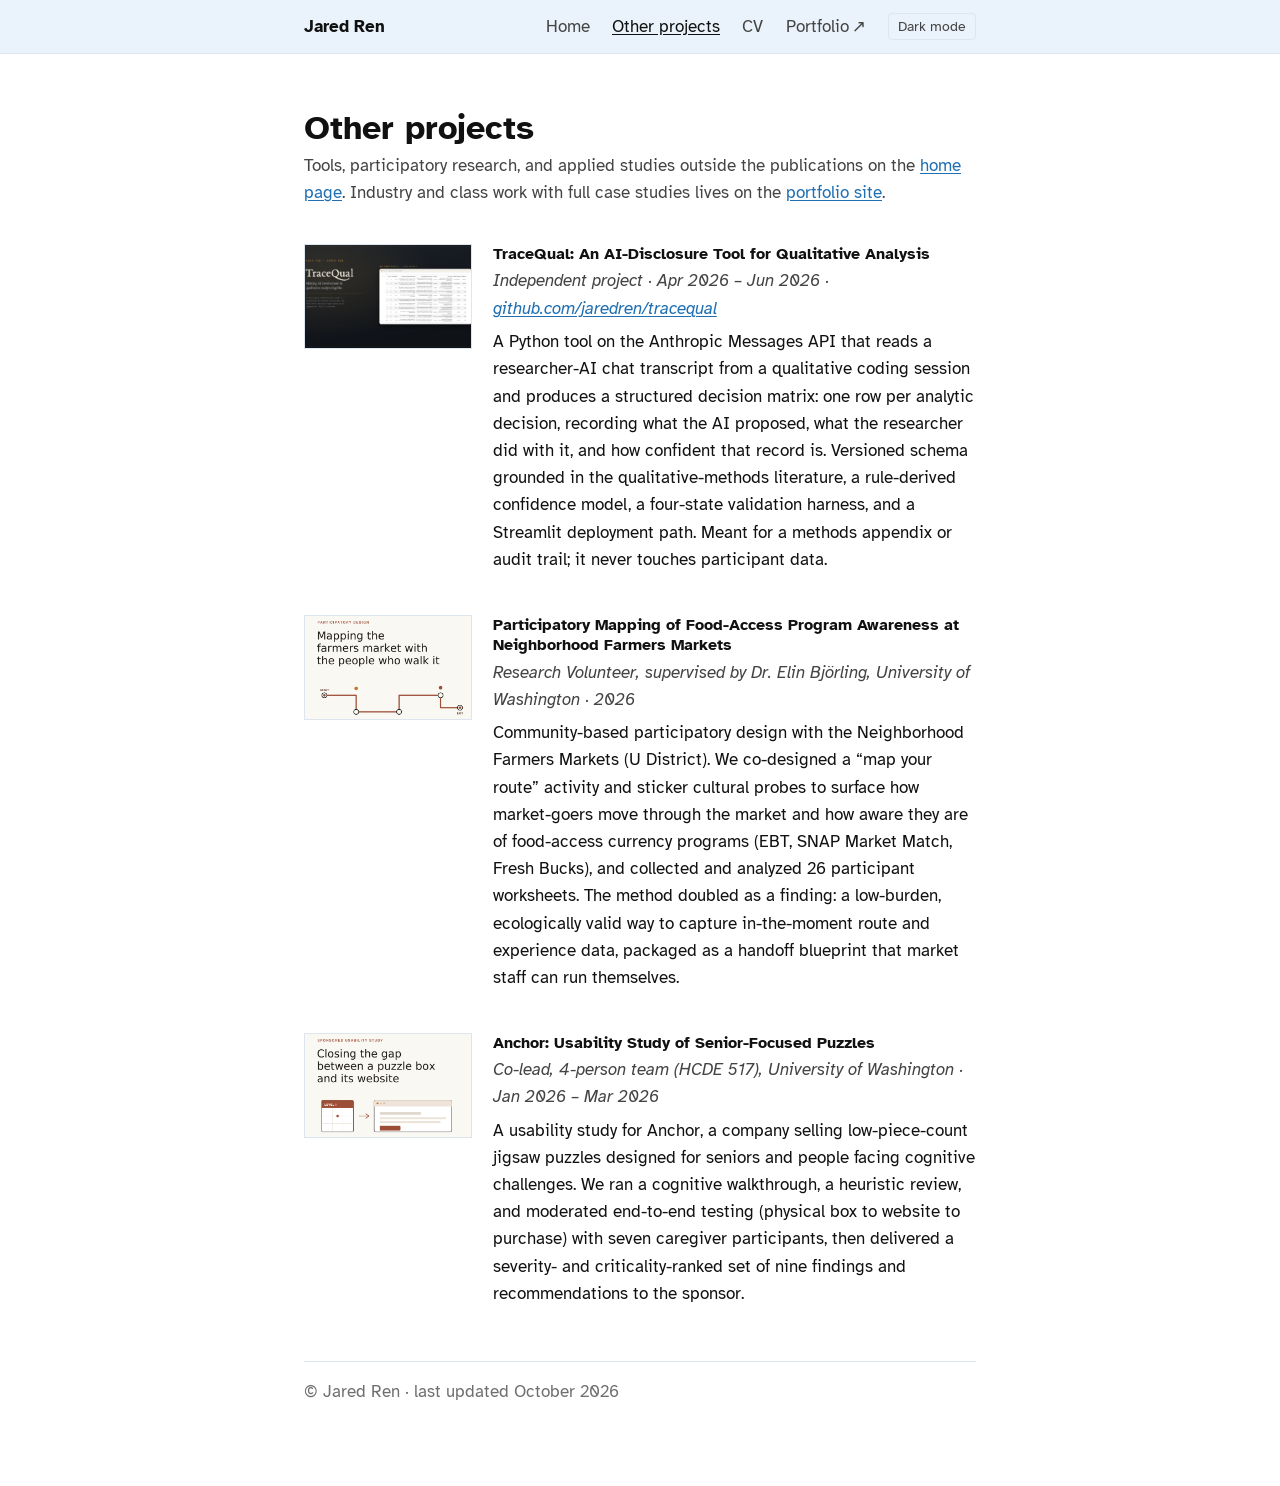
==== projects.html @ 2a484835 "Default to light mode unless the toggle was used" ====
<!DOCTYPE html>
<html lang="en">
<head>
<meta charset="utf-8">
<meta name="viewport" content="width=device-width, initial-scale=1">
<title>Other projects — Jared Ren</title>
<meta name="description" content="Other projects by Jared Ren: tools, participatory research, and usability studies.">
<meta name="author" content="Jared Ren">
<link rel="canonical" href="https://jaredren.github.io/projects.html">
<link rel="icon" href="favicon.svg" type="image/svg+xml">
<meta name="theme-color" content="#ffffff" media="(prefers-color-scheme: light)">
<meta name="theme-color" content="#0f1419" media="(prefers-color-scheme: dark)">
<link rel="preconnect" href="https://fonts.googleapis.com">
<link rel="preconnect" href="https://fonts.gstatic.com" crossorigin>
<link href="https://fonts.googleapis.com/css2?family=Atkinson+Hyperlegible:ital,wght@0,400;0,700;1,400&display=swap" rel="stylesheet">
<link rel="stylesheet" href="style.css">
<script>
  (function () {
    try {
      var t = localStorage.getItem('theme');
      document.documentElement.setAttribute('data-theme', t === 'dark' ? 'dark' : 'light');
    } catch (e) {}
  })();
</script>
</head>
<body>

  <nav class="topnav">
    <div class="topnav-inner">
      <a class="nav-brand" href="./">Jared Ren</a>
      <div class="nav-links">
        <a href="./">Home</a>
        <a href="projects.html" aria-current="page">Other projects</a>
        <a href="cv.pdf" target="_blank" rel="noopener">CV</a>
        <a href="https://jaredren.github.io/portfolio/">Portfolio&#8201;&#8599;</a>
      </div>
      <button id="theme-toggle" class="theme-toggle" type="button" aria-pressed="false">Dark mode</button>
    </div>
  </nav>

<main id="top" class="research-page">

  <header class="page-head">
    <h1>Other projects</h1>
    <p class="lede">
      Tools, participatory research, and applied studies outside the publications on the
      <a href="./">home page</a>. Industry and class work with full case studies lives on the
      <a href="https://jaredren.github.io/portfolio/">portfolio site</a>.
    </p>
  </header>

  <section id="projects" aria-label="Projects">

    <article class="rp has-thumb">
      <img class="thumb" src="img/tracequal.png" alt="TraceQual decision matrix">
      <div class="rp-body">
        <h3>TraceQual: An AI-Disclosure Tool for Qualitative Analysis</h3>
        <p class="role">Independent project &middot; Apr 2026 &ndash; Jun 2026 &middot; <a href="https://github.com/jaredren/tracequal">github.com/jaredren/tracequal</a></p>
        <p class="overview">
          A Python tool on the Anthropic Messages API that reads a researcher-AI chat transcript from
          a qualitative coding session and produces a structured decision matrix: one row per analytic
          decision, recording what the AI proposed, what the researcher did with it, and how confident
          that record is. Versioned schema grounded in the qualitative-methods literature, a
          rule-derived confidence model, a four-state validation harness, and a Streamlit deployment
          path. Meant for a methods appendix or audit trail; it never touches participant data.
        </p>
      </div>
    </article>

    <article class="rp has-thumb">
      <img class="thumb" src="img/farmers.png" alt="Map-your-route activity at the farmers market">
      <div class="rp-body">
        <h3>Participatory Mapping of Food-Access Program Awareness at Neighborhood Farmers Markets</h3>
        <p class="role">Research Volunteer, supervised by Dr. Elin Bj&ouml;rling, University of Washington &middot; 2026</p>
        <p class="overview">
          Community-based participatory design with the Neighborhood Farmers Markets (U District).
          We co-designed a &ldquo;map your route&rdquo; activity and sticker cultural probes to
          surface how market-goers move through the market and how aware they are of food-access
          currency programs (EBT, SNAP Market Match, Fresh Bucks), and collected and analyzed 26
          participant worksheets. The method doubled as a finding: a low-burden, ecologically valid
          way to capture in-the-moment route and experience data, packaged as a handoff blueprint
          that market staff can run themselves.
        </p>
      </div>
    </article>

    <article class="rp has-thumb">
      <img class="thumb" src="img/anchor.png" alt="Anchor usability study">
      <div class="rp-body">
        <h3>Anchor: Usability Study of Senior-Focused Puzzles</h3>
        <p class="role">Co-lead, 4-person team (HCDE 517), University of Washington &middot; Jan 2026 &ndash; Mar 2026</p>
        <p class="overview">
          A usability study for Anchor, a company selling low-piece-count jigsaw puzzles designed for
          seniors and people facing cognitive challenges. We ran a cognitive walkthrough, a heuristic
          review, and moderated end-to-end testing (physical box to website to purchase) with seven
          caregiver participants, then delivered a severity- and criticality-ranked set of nine
          findings and recommendations to the sponsor.
        </p>
      </div>
    </article>

  </section>

  <footer>
    <p>&copy; Jared Ren &middot; last updated October 2026</p>
  </footer>

</main>

<script>
  (function () {
    var root = document.documentElement;
    var btn = document.getElementById('theme-toggle');
    function sync() {
      var dark = root.getAttribute('data-theme') === 'dark';
      btn.textContent = dark ? 'Light mode' : 'Dark mode';
      btn.setAttribute('aria-pressed', String(dark));
    }
    btn.addEventListener('click', function () {
      var next = root.getAttribute('data-theme') === 'dark' ? 'light' : 'dark';
      root.setAttribute('data-theme', next);
      try { localStorage.setItem('theme', next); } catch (e) {}
      sync();
    });
    sync();
  })();
</script>
</body>
</html>
---- style.css ----
:root {
  --ink:      #111111;
  --ink-soft: #444444;
  --muted:    #6f6f6f;
  --rule:     #dde6ef;
  --bg:       #ffffff;
  --accent:   #1f6fb2;
  --accent-bg:#eaf3fb;
  --font:     'Atkinson Hyperlegible', 'Helvetica Neue', Arial, system-ui, sans-serif;
  --maxw:     720px;
}

:root[data-theme="dark"] {
  --ink:      #f2f5f8;
  --ink-soft: #c5ccd3;
  --muted:    #8f98a2;
  --rule:     #2a3540;
  --bg:       #0f1419;
  --accent:   #7fb8e8;
  --accent-bg:#172330;
}

* { box-sizing: border-box; }
html { -webkit-text-size-adjust: 100%; }

body {
  margin: 0;
  background: var(--bg);
  color: var(--ink);
  font-family: var(--font);
  font-size: 17px;
  line-height: 1.6;
  -webkit-font-smoothing: antialiased;
}

a { color: var(--accent); text-decoration: underline; text-underline-offset: 2px; text-decoration-thickness: 1px; }
a:hover { text-decoration-thickness: 2px; }

/* ---------- Nav ---------- */
.topnav { border-bottom: 1px solid var(--rule); background: var(--accent-bg); }
.topnav-inner {
  max-width: var(--maxw);
  margin: 0 auto;
  padding: .8rem 1.5rem;
  display: flex;
  align-items: center;
  gap: 1.4rem;
}
.nav-brand { font-weight: 700; color: var(--ink); text-decoration: none; }
.nav-links { display: flex; gap: 1.4rem; margin-left: auto; }
.nav-links a { color: var(--ink-soft); text-decoration: none; }
.nav-links a:hover, .nav-links a[aria-current="page"] { color: var(--ink); text-decoration: underline; }

.theme-toggle {
  border: 1px solid var(--rule);
  border-radius: 4px;
  background: transparent;
  color: var(--ink-soft);
  font: inherit;
  font-size: .85rem;
  padding: .1rem .55rem;
  cursor: pointer;
}
.theme-toggle:hover { color: var(--ink); border-color: var(--ink-soft); }

/* ---------- Layout ---------- */
main { max-width: var(--maxw); margin: 0 auto; padding: 3.5rem 1.5rem 5rem; }
section { margin-bottom: 3rem; }

h1 { font-size: 2.1rem; font-weight: 700; line-height: 1.1; margin: 0 0 .3rem; }
h2 {
  font-size: 1.15rem;
  font-weight: 700;
  margin: 0 0 1rem;
  padding-bottom: .3rem;
  border-bottom: 1px solid var(--rule);
}
h3 { font-size: 1rem; font-weight: 700; margin: 0 0 .15rem; line-height: 1.3; }
p { margin: 0 0 1rem; }

/* ---------- Header ---------- */
.hero { display: flex; flex-direction: row-reverse; justify-content: flex-end; align-items: flex-start; gap: 1.4rem; margin-bottom: 2.5rem; }
.hero-text { flex: 1; }
.location { margin: 0 0 .8rem; color: var(--ink-soft); }
.links { list-style: none; display: flex; flex-wrap: wrap; gap: .3rem 1rem; margin: 0; padding: 0; }
.headshot { margin: .2rem 0 0; flex: 0 0 132px; }
.headshot img { width: 132px; height: 132px; object-fit: cover; border-radius: 50%; border: 1px solid var(--rule); display: block; }
.headshot figcaption { display: none; }
.headshot.no-photo { width: 132px; height: 132px; border: 1px dashed var(--rule); border-radius: 50%; display: flex; align-items: center; justify-content: center; color: var(--muted); }
.headshot.no-photo figcaption { display: block; }

/* ---------- Bio ---------- */
.bio { margin-bottom: 3rem; }
.bio .areas { color: var(--ink-soft); }

/* ---------- Publications ---------- */
.pub-group { font-weight: 700; color: var(--ink-soft); margin: 1.2rem 0 .5rem; }
.pub-group:first-of-type { margin-top: 0; }
ul.pubs { list-style: none; margin: 0; padding: 0; }
ul.pubs li { padding-left: 3.1rem; text-indent: -3.1rem; margin-bottom: .9rem; line-height: 1.45; }
ul.pubs li > * { text-indent: 0; }
ul.pubs .key { display: inline-block; width: 3.1rem; color: var(--muted); }
ul.pubs .pub-title { font-weight: 700; }
ul.pubs .authors { color: var(--ink-soft); }
ul.pubs .venue { color: var(--ink-soft); }
ul.pubs .pub-links { margin-left: .4rem; }

/* ---------- Projects page ---------- */
.page-head { margin-bottom: 2.4rem; }
.page-head .lede { margin: 0; color: var(--ink-soft); }
.rp { margin-bottom: 2.2rem; }
.rp:last-child { margin-bottom: 0; }
.rp.has-thumb { display: grid; grid-template-columns: 168px 1fr; column-gap: 1.3rem; }
.rp.has-thumb .thumb { grid-column: 1; grid-row: 1; }
.rp.has-thumb .rp-body { grid-column: 2; }
.thumb { width: 168px; aspect-ratio: 16 / 10; object-fit: cover; border: 1px solid var(--rule); }
.rp .status { font-weight: 400; color: var(--muted); white-space: nowrap; }
.rp .role { margin: 0 0 .4rem; color: var(--ink-soft); font-style: italic; }
.rp .overview { margin: 0 0 .4rem; }
.rp-pubs { list-style: none; margin: 0; padding: 0 0 0 .9rem; border-left: 2px solid var(--rule); color: var(--ink-soft); }
.rp-pubs li { margin-bottom: .3rem; }
.case-link { margin: 0; }

/* ---------- Misc ---------- */
.misc p { margin: 0; }
footer { margin-top: 3rem; padding-top: 1rem; border-top: 1px solid var(--rule); color: var(--muted); }
footer p { margin: 0; }

@media (max-width: 540px) {
  body { font-size: 16px; }
  main { padding: 2.5rem 1.25rem 4rem; }
  h1 { font-size: 1.8rem; }
  .headshot, .headshot.no-photo { flex-basis: 80px; width: 80px; height: 80px; }
  .headshot img { width: 80px; height: 80px; }
  .rp.has-thumb { grid-template-columns: 1fr; }
  .rp.has-thumb .thumb { grid-row: auto; width: 100%; margin-bottom: .8rem; }
  .rp.has-thumb .rp-body { grid-column: 1; }
  .topnav-inner { flex-wrap: wrap; gap: .6rem 1rem; }
  .nav-links { margin-left: 0; gap: 1rem; }
}
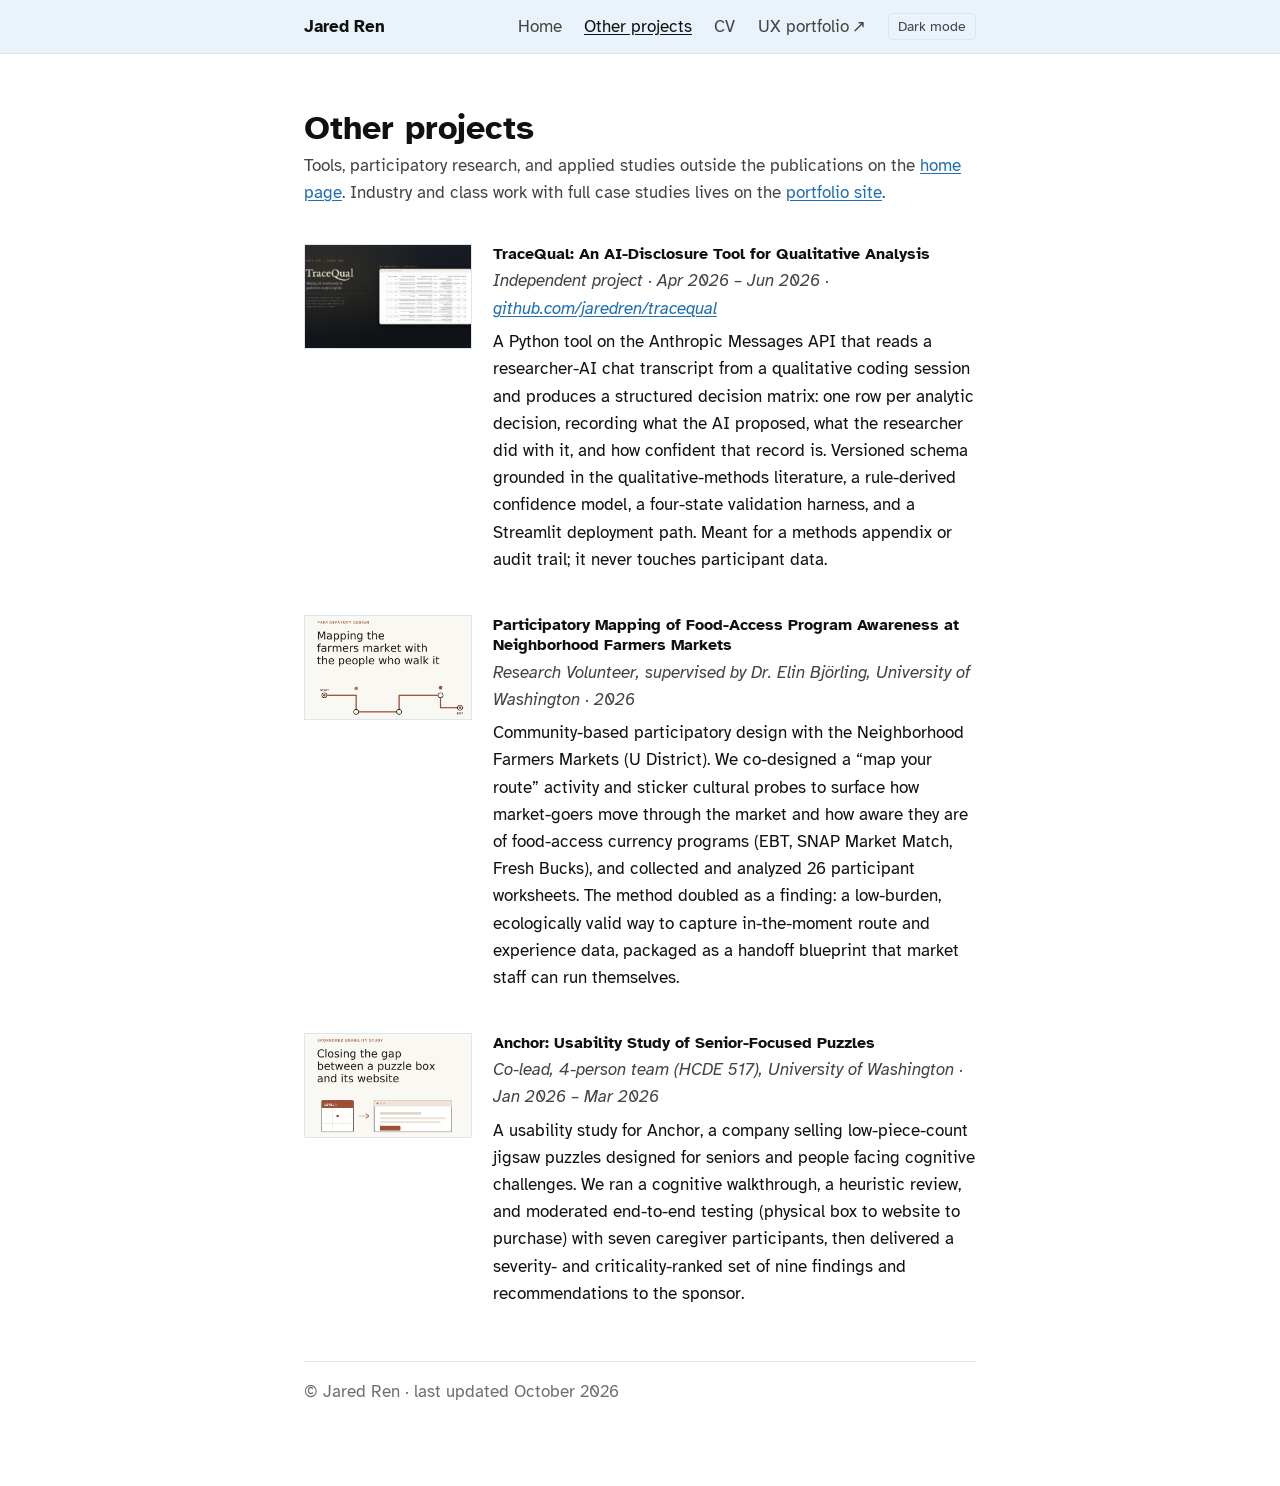
==== commit f9188b7c: "Nav: label portfolio link as UX portfolio" ====
--- a/projects.html
+++ b/projects.html
@@ -32,7 +32,7 @@
         <a href="./">Home</a>
         <a href="projects.html" aria-current="page">Other projects</a>
         <a href="cv.pdf" target="_blank" rel="noopener">CV</a>
-        <a href="https://jaredren.github.io/portfolio/">Portfolio&#8201;&#8599;</a>
+        <a href="https://jaredren.github.io/portfolio/">UX portfolio&#8201;&#8599;</a>
       </div>
       <button id="theme-toggle" class="theme-toggle" type="button" aria-pressed="false">Dark mode</button>
     </div>
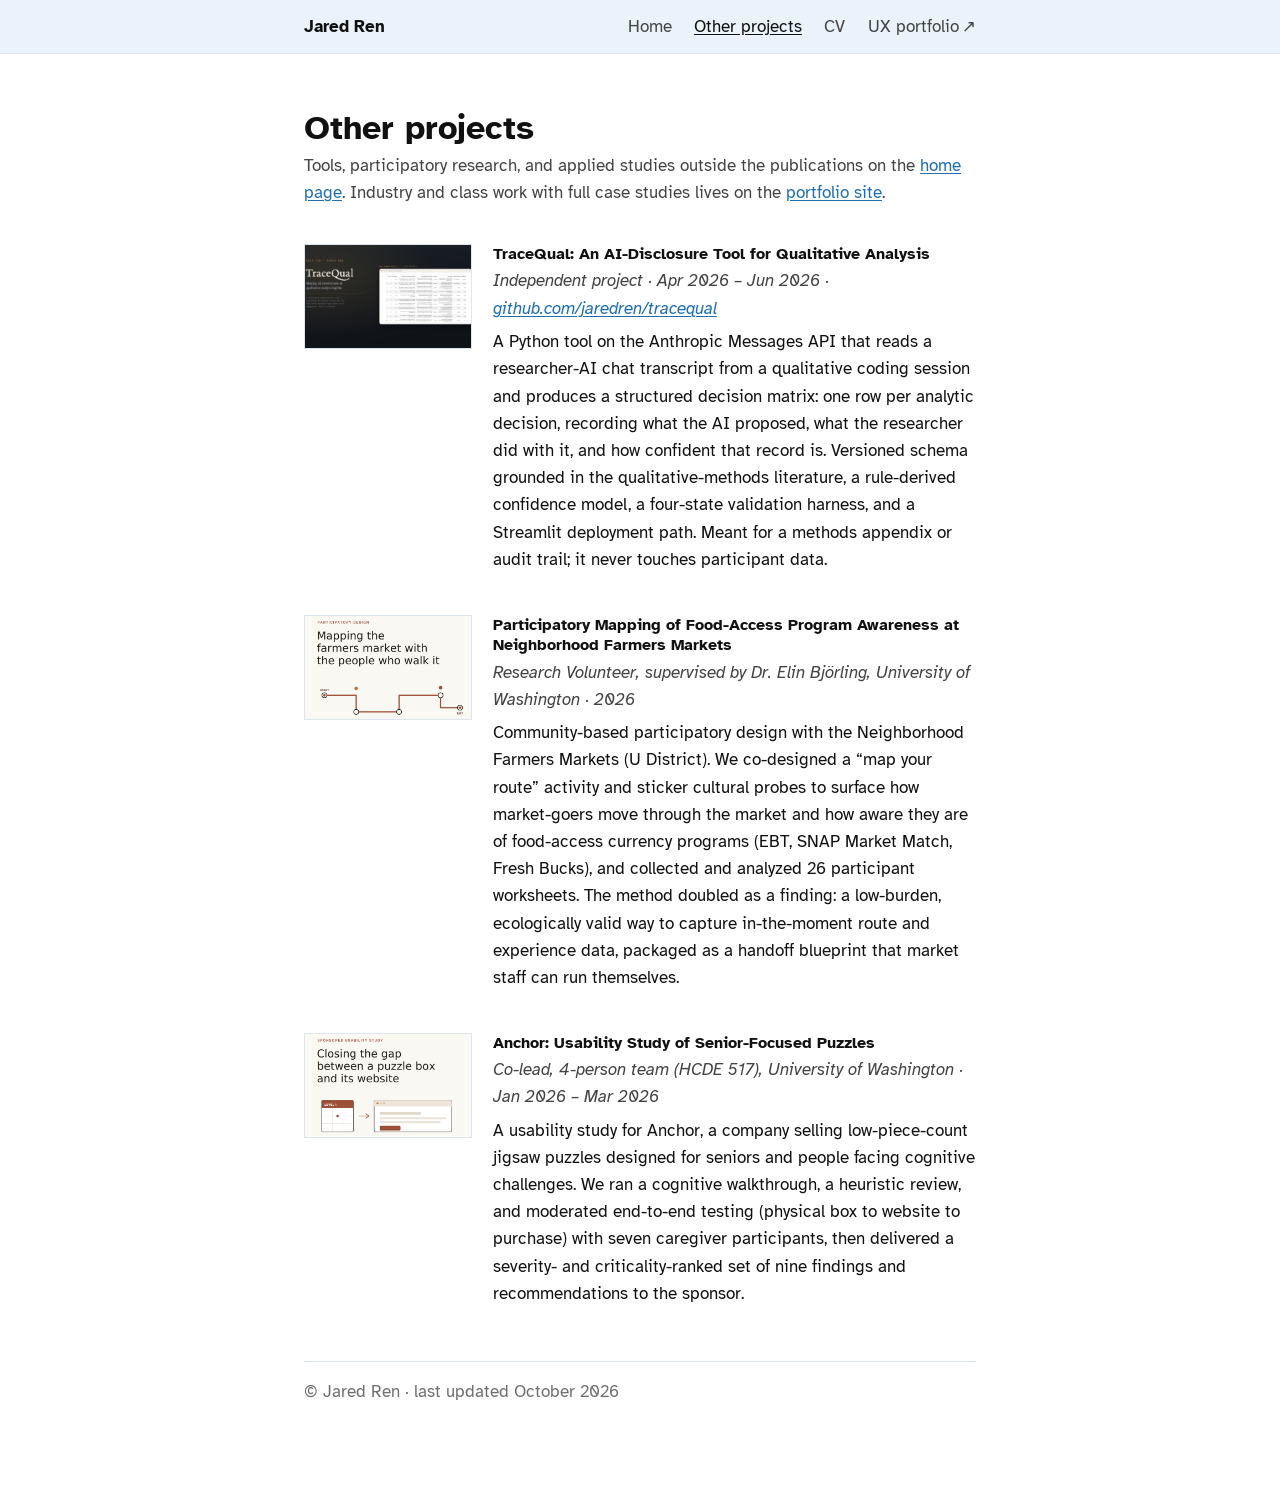
==== commit 8ed198dc: "Remove dark mode; light only" ====
--- a/projects.html
+++ b/projects.html
@@ -8,20 +8,11 @@
 <meta name="author" content="Jared Ren">
 <link rel="canonical" href="https://jaredren.github.io/projects.html">
 <link rel="icon" href="favicon.svg" type="image/svg+xml">
-<meta name="theme-color" content="#ffffff" media="(prefers-color-scheme: light)">
-<meta name="theme-color" content="#0f1419" media="(prefers-color-scheme: dark)">
+<meta name="theme-color" content="#ffffff">
 <link rel="preconnect" href="https://fonts.googleapis.com">
 <link rel="preconnect" href="https://fonts.gstatic.com" crossorigin>
 <link href="https://fonts.googleapis.com/css2?family=Atkinson+Hyperlegible:ital,wght@0,400;0,700;1,400&display=swap" rel="stylesheet">
 <link rel="stylesheet" href="style.css">
-<script>
-  (function () {
-    try {
-      var t = localStorage.getItem('theme');
-      document.documentElement.setAttribute('data-theme', t === 'dark' ? 'dark' : 'light');
-    } catch (e) {}
-  })();
-</script>
 </head>
 <body>
 
@@ -34,7 +25,6 @@
         <a href="cv.pdf" target="_blank" rel="noopener">CV</a>
         <a href="https://jaredren.github.io/portfolio/">UX portfolio&#8201;&#8599;</a>
       </div>
-      <button id="theme-toggle" class="theme-toggle" type="button" aria-pressed="false">Dark mode</button>
     </div>
   </nav>
 
@@ -107,23 +97,5 @@
 
 </main>
 
-<script>
-  (function () {
-    var root = document.documentElement;
-    var btn = document.getElementById('theme-toggle');
-    function sync() {
-      var dark = root.getAttribute('data-theme') === 'dark';
-      btn.textContent = dark ? 'Light mode' : 'Dark mode';
-      btn.setAttribute('aria-pressed', String(dark));
-    }
-    btn.addEventListener('click', function () {
-      var next = root.getAttribute('data-theme') === 'dark' ? 'light' : 'dark';
-      root.setAttribute('data-theme', next);
-      try { localStorage.setItem('theme', next); } catch (e) {}
-      sync();
-    });
-    sync();
-  })();
-</script>
 </body>
 </html>
--- a/style.css
+++ b/style.css
@@ -8,16 +8,6 @@
   --accent-bg:#eaf3fb;
   --font:     'Atkinson Hyperlegible', 'Helvetica Neue', Arial, system-ui, sans-serif;
   --maxw:     720px;
-}
-
-:root[data-theme="dark"] {
-  --ink:      #f2f5f8;
-  --ink-soft: #c5ccd3;
-  --muted:    #8f98a2;
-  --rule:     #2a3540;
-  --bg:       #0f1419;
-  --accent:   #7fb8e8;
-  --accent-bg:#172330;
 }
 
 * { box-sizing: border-box; }
@@ -51,17 +41,6 @@
 .nav-links a { color: var(--ink-soft); text-decoration: none; }
 .nav-links a:hover, .nav-links a[aria-current="page"] { color: var(--ink); text-decoration: underline; }
 
-.theme-toggle {
-  border: 1px solid var(--rule);
-  border-radius: 4px;
-  background: transparent;
-  color: var(--ink-soft);
-  font: inherit;
-  font-size: .85rem;
-  padding: .1rem .55rem;
-  cursor: pointer;
-}
-.theme-toggle:hover { color: var(--ink); border-color: var(--ink-soft); }
 
 /* ---------- Layout ---------- */
 main { max-width: var(--maxw); margin: 0 auto; padding: 3.5rem 1.5rem 5rem; }
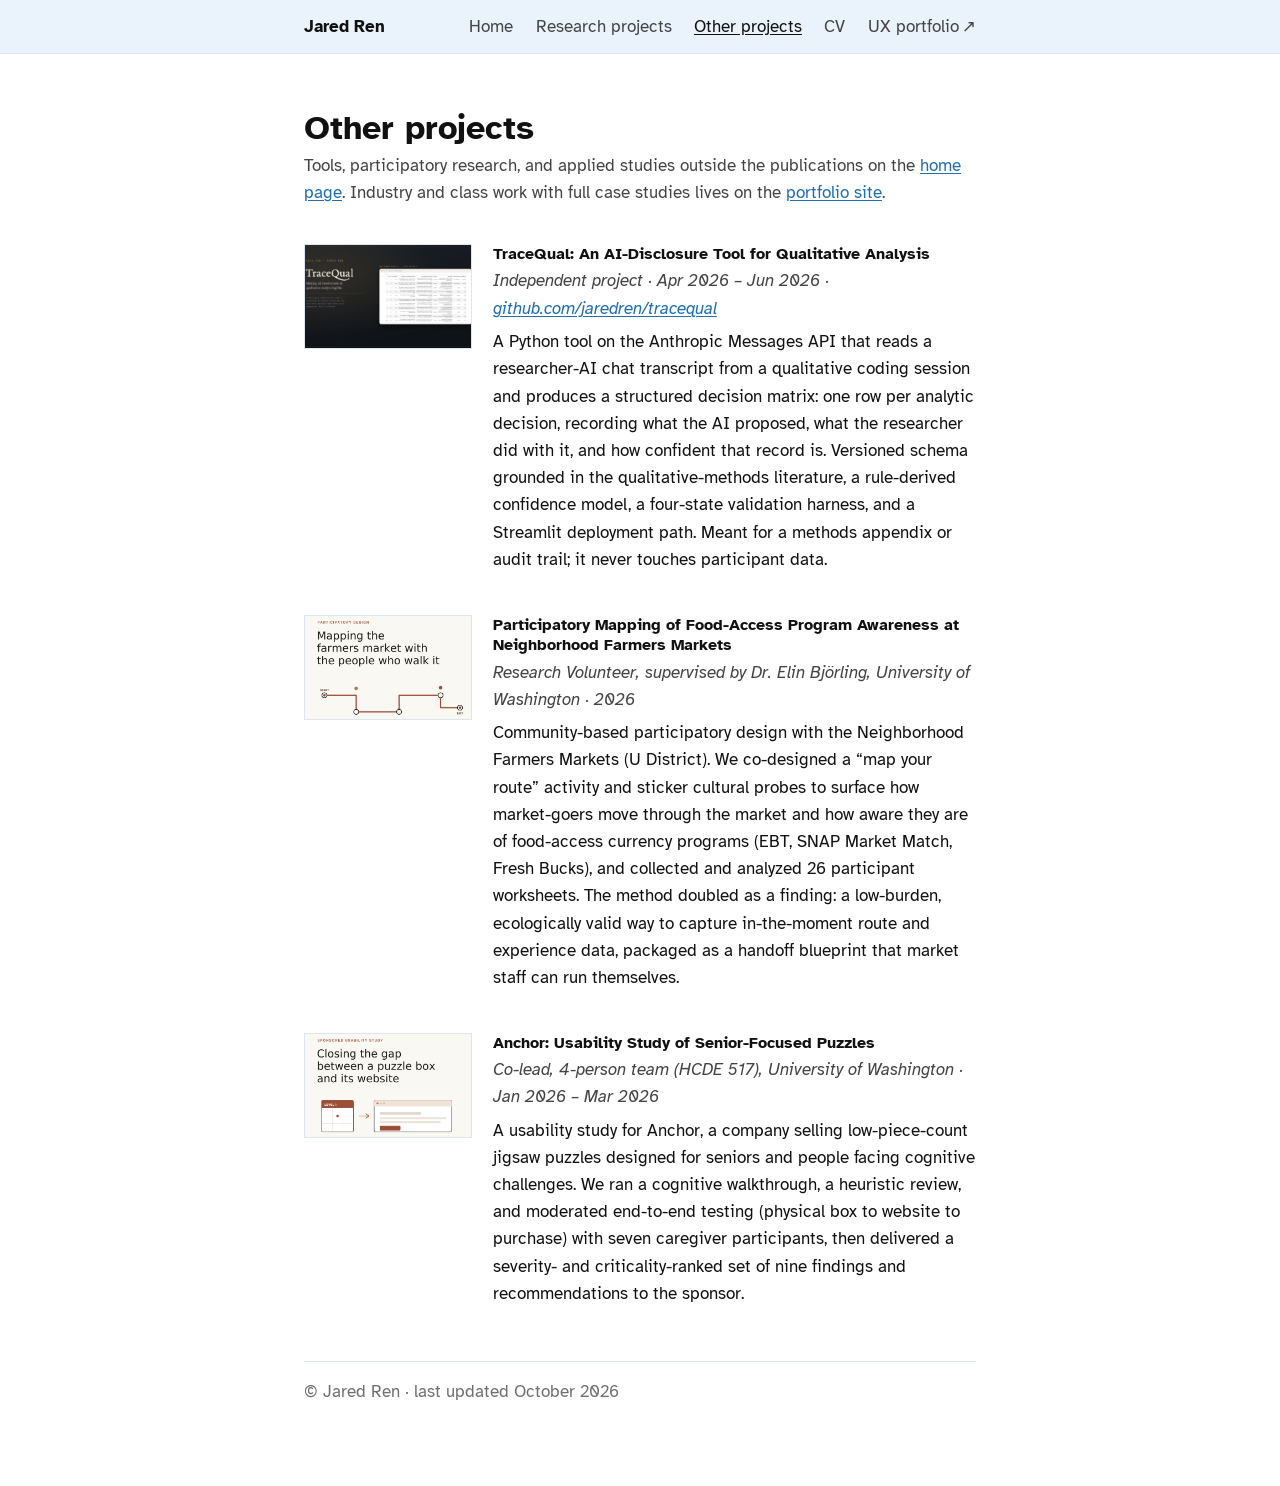
==== commit d46228df: "Move publications to research.html; drop portfolio link from header row Co-Authored-By: Claude Fable" ====
--- a/projects.html
+++ b/projects.html
@@ -21,6 +21,7 @@
       <a class="nav-brand" href="./">Jared Ren</a>
       <div class="nav-links">
         <a href="./">Home</a>
+        <a href="research.html">Research projects</a>
         <a href="projects.html" aria-current="page">Other projects</a>
         <a href="cv.pdf" target="_blank" rel="noopener">CV</a>
         <a href="https://jaredren.github.io/portfolio/">UX portfolio&#8201;&#8599;</a>
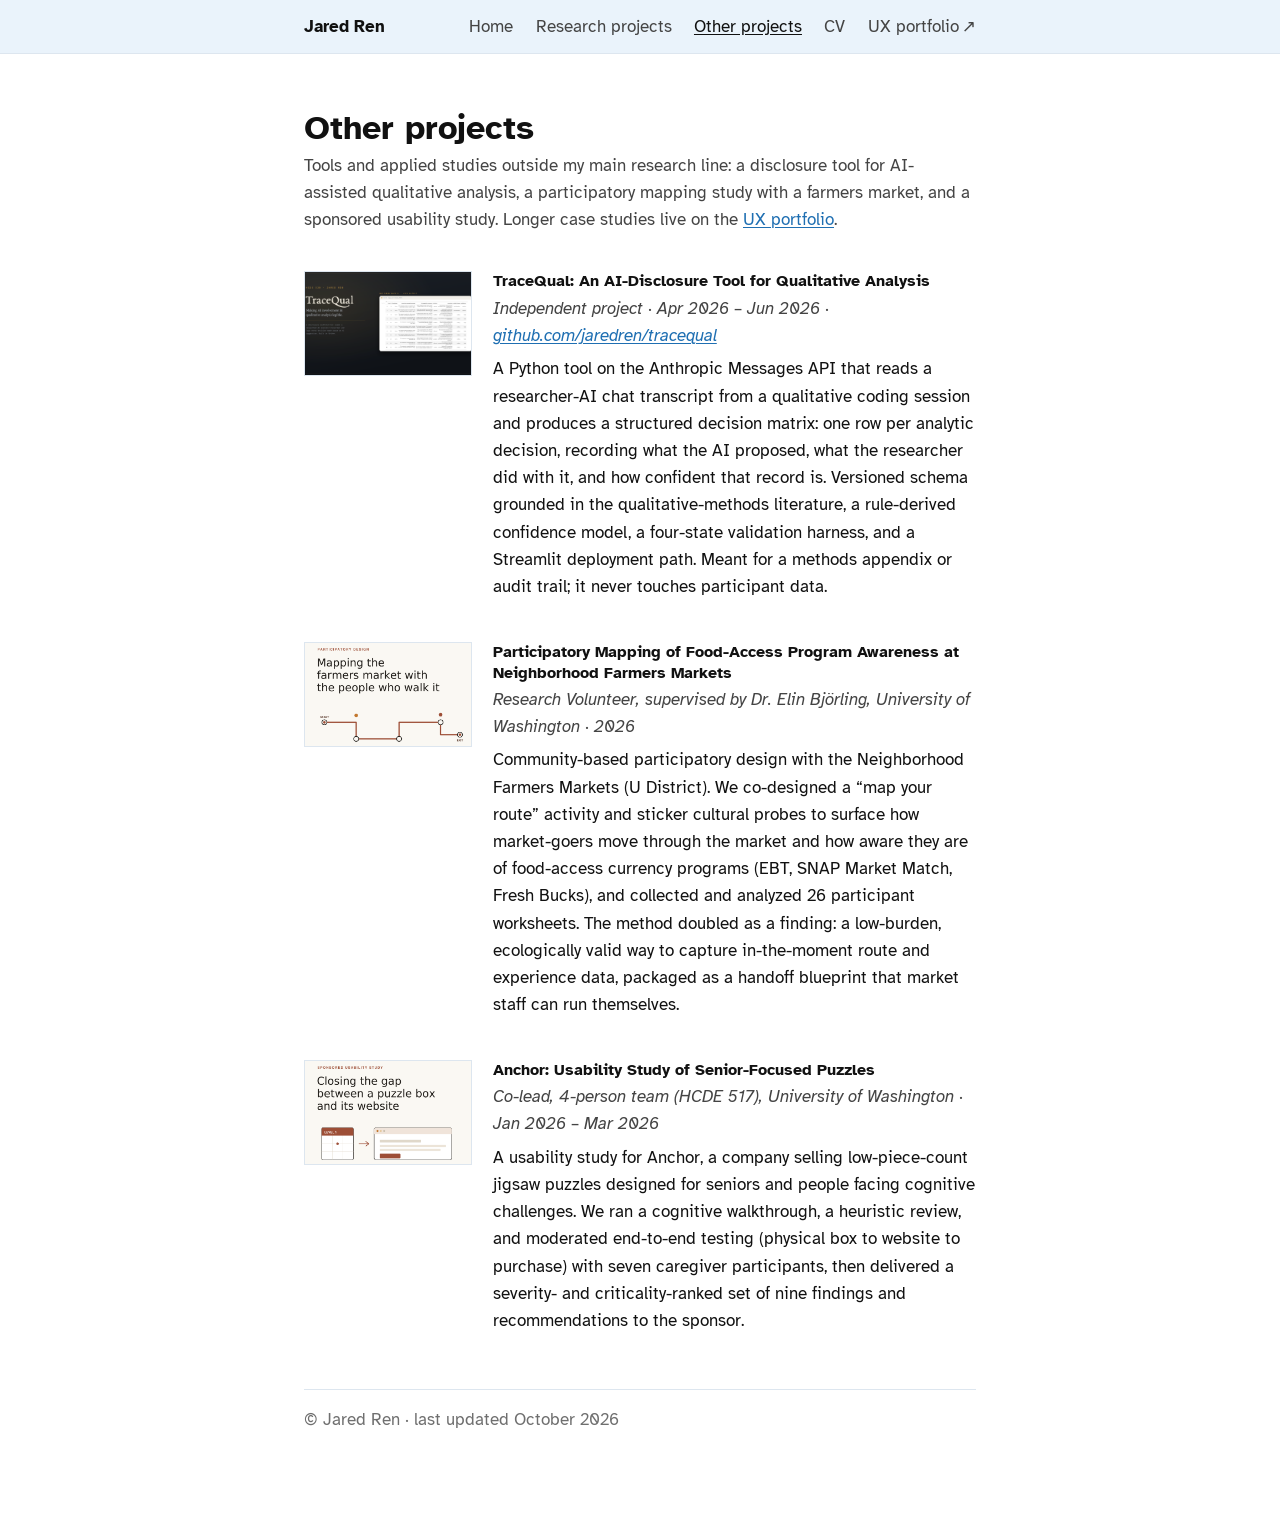
==== commit cbb8af2f: "Shorter page introductions" ====
--- a/projects.html
+++ b/projects.html
@@ -34,9 +34,10 @@
   <header class="page-head">
     <h1>Other projects</h1>
     <p class="lede">
-      Tools, participatory research, and applied studies outside the publications on the
-      <a href="./">home page</a>. Industry and class work with full case studies lives on the
-      <a href="https://jaredren.github.io/portfolio/">portfolio site</a>.
+      Tools and applied studies outside my main research line: a disclosure tool for AI-assisted
+      qualitative analysis, a participatory mapping study with a farmers market, and a sponsored
+      usability study. Longer case studies live on the
+      <a href="https://jaredren.github.io/portfolio/">UX portfolio</a>.
     </p>
   </header>
 
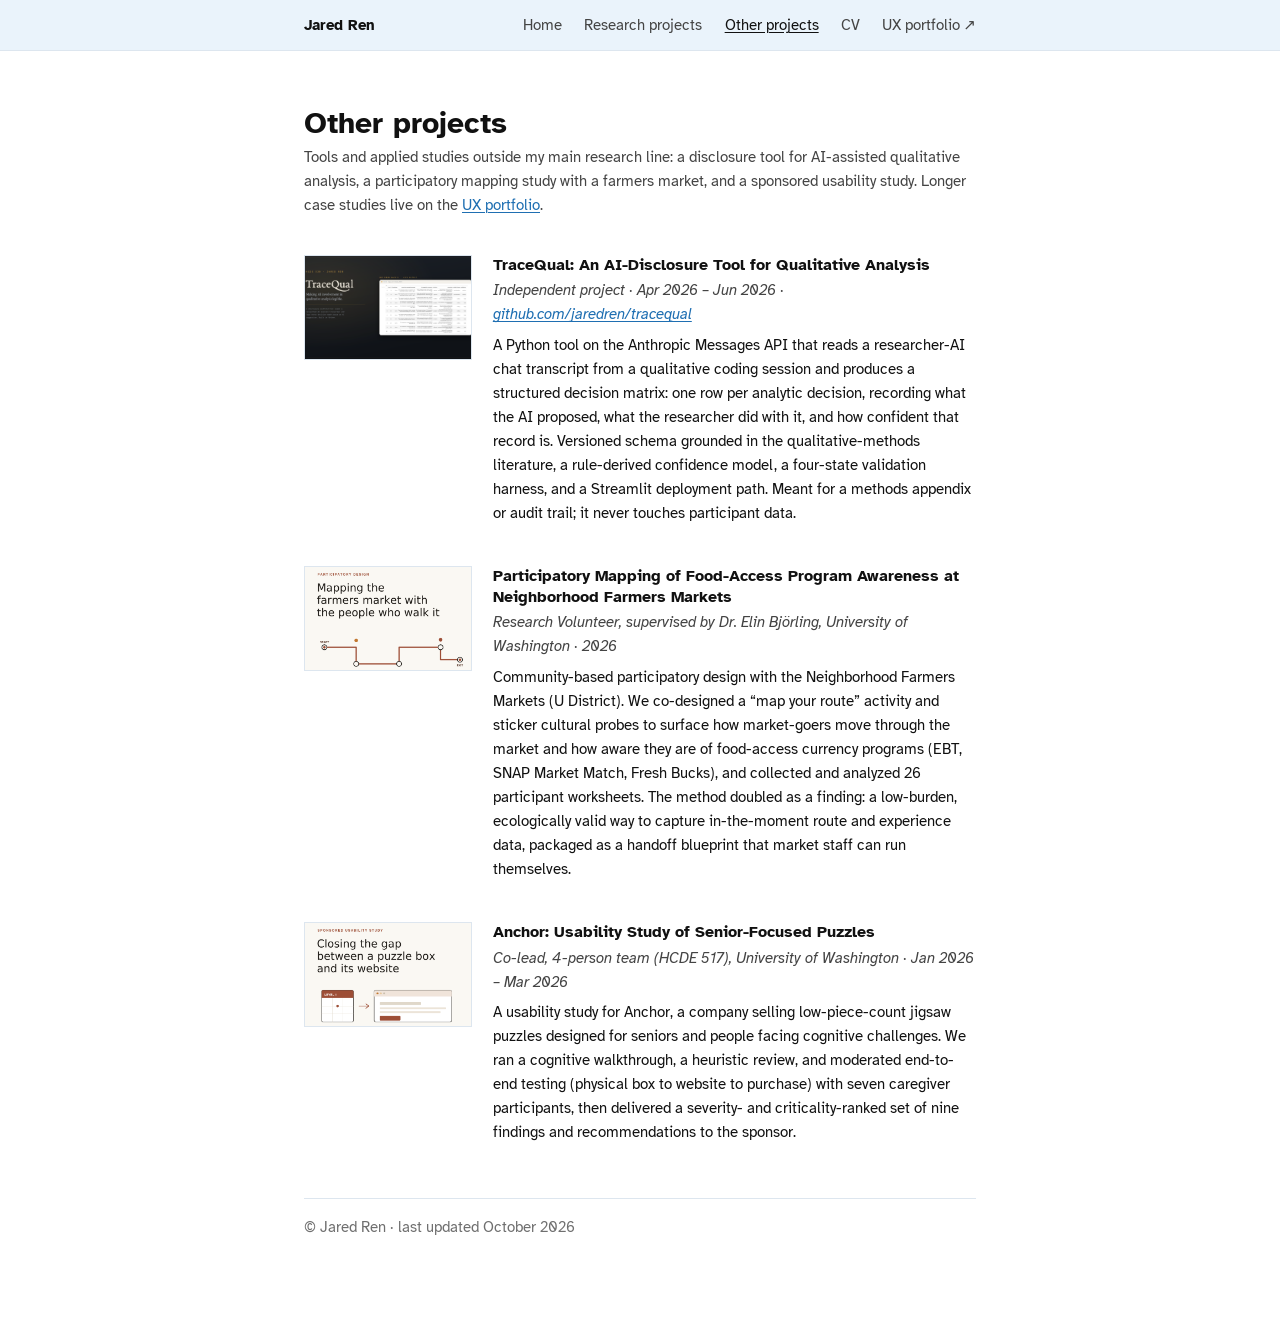
==== commit ec3df514: "Cache-bust stylesheet link Co-Authored-By: Claude Fable 5.1 <noreply@anthropic.com> Claude-Session: " ====
--- a/projects.html
+++ b/projects.html
@@ -12,7 +12,7 @@
 <link rel="preconnect" href="https://fonts.googleapis.com">
 <link rel="preconnect" href="https://fonts.gstatic.com" crossorigin>
 <link href="https://fonts.googleapis.com/css2?family=Atkinson+Hyperlegible:ital,wght@0,400;0,700;1,400&display=swap" rel="stylesheet">
-<link rel="stylesheet" href="style.css">
+<link rel="stylesheet" href="style.css?v=20261008b">
 </head>
 <body>
 
--- a/style.css
+++ b/style.css
@@ -18,13 +18,15 @@
   background: var(--bg);
   color: var(--ink);
   font-family: var(--font);
-  font-size: 17px;
+  font-size: 15px;
   line-height: 1.6;
   -webkit-font-smoothing: antialiased;
 }
 
 a { color: var(--accent); text-decoration: underline; text-underline-offset: 2px; text-decoration-thickness: 1px; }
 a:hover { text-decoration-thickness: 2px; }
+a.quiet { color: inherit; text-decoration: underline dotted; text-decoration-color: var(--muted); text-decoration-thickness: 1px; text-underline-offset: 3px; }
+a.quiet:hover { text-decoration-style: solid; text-decoration-color: var(--accent); }
 
 /* ---------- Nav ---------- */
 .topnav { border-bottom: 1px solid var(--rule); background: var(--accent-bg); }
@@ -46,9 +48,9 @@
 main { max-width: var(--maxw); margin: 0 auto; padding: 3.5rem 1.5rem 5rem; }
 section { margin-bottom: 3rem; }
 
-h1 { font-size: 2.1rem; font-weight: 700; line-height: 1.1; margin: 0 0 .3rem; }
+h1 { font-size: 1.9rem; font-weight: 700; line-height: 1.1; margin: 0 0 .3rem; }
 h2 {
-  font-size: 1.15rem;
+  font-size: 1.1rem;
   font-weight: 700;
   margin: 0 0 1rem;
   padding-bottom: .3rem;
@@ -61,7 +63,9 @@
 .hero { display: flex; flex-direction: row-reverse; justify-content: flex-end; align-items: flex-start; gap: 1.4rem; margin-bottom: 2.5rem; }
 .hero-text { flex: 1; }
 .location { margin: 0 0 .8rem; color: var(--ink-soft); }
-.links { list-style: none; display: flex; flex-wrap: wrap; gap: .3rem 1rem; margin: 0; padding: 0; }
+.links { list-style: none; display: flex; flex-wrap: wrap; gap: .3rem 1.1rem; margin: 0; padding: 0; }
+.links a { display: inline-flex; align-items: center; gap: .35rem; }
+.ico { width: 1em; height: 1em; flex: 0 0 auto; }
 .headshot { margin: .2rem 0 0; flex: 0 0 132px; }
 .headshot img { width: 132px; height: 132px; object-fit: cover; border-radius: 50%; border: 1px solid var(--rule); display: block; }
 .headshot figcaption { display: none; }
@@ -106,9 +110,9 @@
 footer p { margin: 0; }
 
 @media (max-width: 540px) {
-  body { font-size: 16px; }
+  body { font-size: 15px; }
   main { padding: 2.5rem 1.25rem 4rem; }
-  h1 { font-size: 1.8rem; }
+  h1 { font-size: 1.7rem; }
   .headshot, .headshot.no-photo { flex-basis: 80px; width: 80px; height: 80px; }
   .headshot img { width: 80px; height: 80px; }
   .rp.has-thumb { grid-template-columns: 1fr; }
